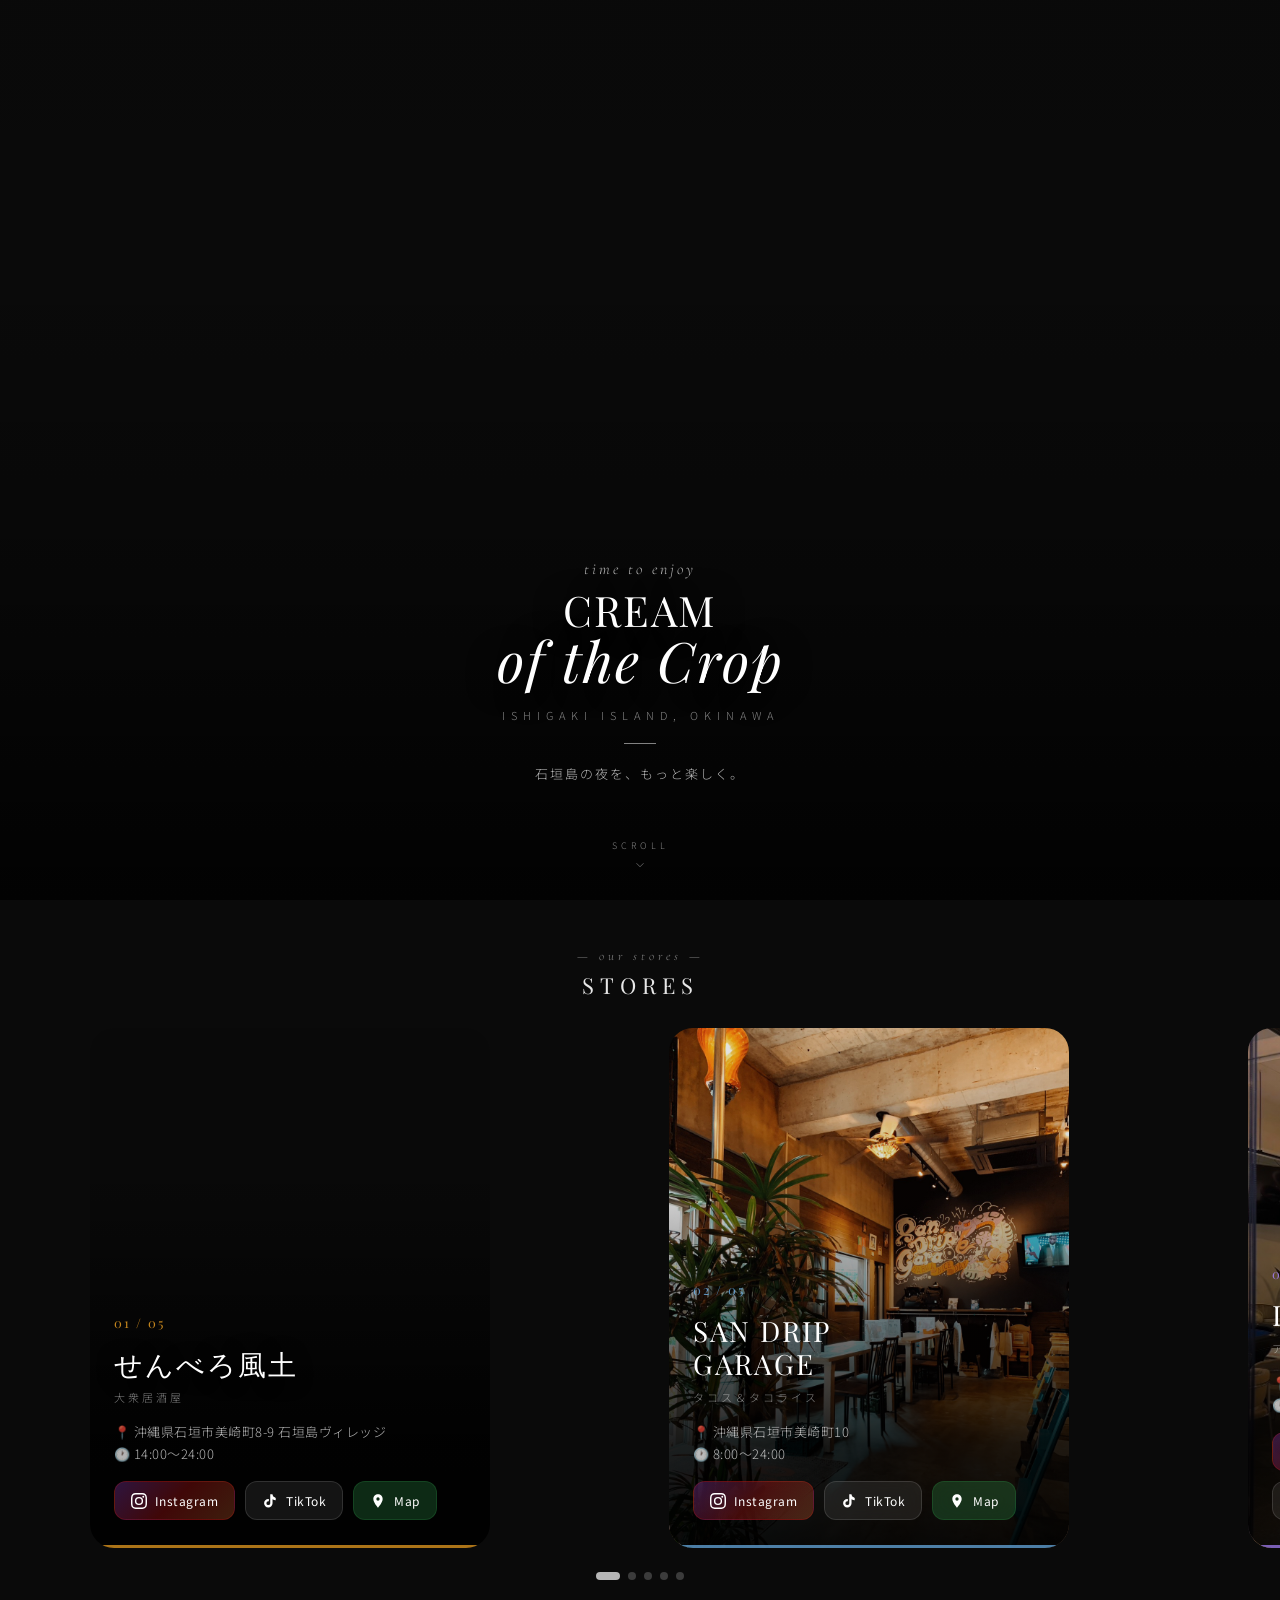
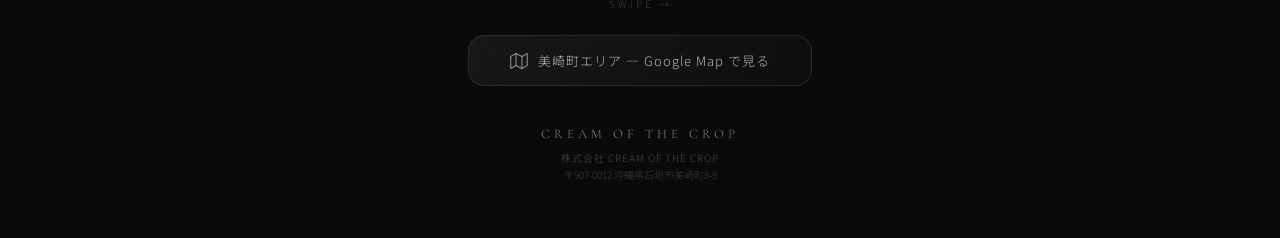
==== links/index.html @ 4dc94c3b "リンクまとめページ追加 (/links/) 全5店舗のSNSリンク・住所・営業時間・店舗写真カルーセル  Co-Authored-By: Claude Opus 4.6 <noreply@anthro" ====
<!DOCTYPE html>
<html lang="ja">
<head>
<meta charset="UTF-8">
<meta name="viewport" content="width=device-width, initial-scale=1.0, maximum-scale=1.0, user-scalable=no">
<title>CREAM OF THE CROP | 石垣島</title>
<meta name="description" content="株式会社CREAM OF THE CROP - 石垣島の飲食グループ。せんべろ風土・SAN DRIP GARAGE・Leje・スナックちゃっきー・喫茶シタハクの公式リンク集。">
<link rel="preconnect" href="https://fonts.googleapis.com">
<link href="https://fonts.googleapis.com/css2?family=Playfair+Display:ital,wght@0,400;0,700;1,400&family=Cormorant+Garamond:ital,wght@0,300;0,400;1,300;1,400&family=Noto+Sans+JP:wght@300;400;500&display=swap" rel="stylesheet">
<style>
  *, *::before, *::after { margin: 0; padding: 0; box-sizing: border-box; }

  :root {
    --white: #fff;
    --white-90: rgba(255,255,255,0.9);
    --white-70: rgba(255,255,255,0.7);
    --white-50: rgba(255,255,255,0.5);
    --white-20: rgba(255,255,255,0.2);
    --white-15: rgba(255,255,255,0.15);
    --white-10: rgba(255,255,255,0.1);
    --white-05: rgba(255,255,255,0.05);
    --accent: #e8c97a;
    --accent-dim: rgba(232,201,122,0.3);
  }

  html { scroll-behavior: smooth; }

  body {
    font-family: 'Noto Sans JP', -apple-system, BlinkMacSystemFont, sans-serif;
    font-weight: 300;
    color: var(--white);
    overflow-x: hidden;
    -webkit-font-smoothing: antialiased;
    background: #0a0a0a;
  }

  /* ===== ヒーロー ===== */
  .hero {
    position: relative;
    height: 100vh;
    min-height: 600px;
    display: flex;
    flex-direction: column;
    justify-content: flex-end;
    align-items: center;
    overflow: hidden;
  }

  .hero-bg {
    position: absolute;
    inset: 0;
    background:
      url('https://images.unsplash.com/photo-1509233725247-49e657c54213?w=1200&q=80')
      center center / cover no-repeat;
    z-index: 0;
  }

  .hero-bg::after {
    content: '';
    position: absolute;
    inset: 0;
    background: linear-gradient(
      180deg,
      rgba(0,0,0,0.08) 0%,
      rgba(0,0,0,0.02) 30%,
      rgba(0,0,0,0.25) 60%,
      rgba(0,0,0,0.8) 100%
    );
  }

  .hero-content {
    position: relative;
    z-index: 1;
    text-align: center;
    padding: 0 24px 56px;
    max-width: 480px;
    width: 100%;
  }

  .hero-sub {
    font-family: 'Cormorant Garamond', serif;
    font-style: italic;
    font-weight: 300;
    font-size: 16px;
    letter-spacing: 3px;
    color: var(--white-70);
    margin-bottom: 8px;
  }

  .hero-title {
    font-family: 'Playfair Display', serif;
    font-weight: 400;
    font-size: 42px;
    letter-spacing: 2px;
    color: var(--white);
    line-height: 1.1;
    margin-bottom: 6px;
    text-shadow: 0 2px 30px rgba(0,0,0,0.5);
  }

  .hero-title .script {
    font-family: 'Playfair Display', serif;
    font-style: italic;
    font-weight: 400;
    font-size: 56px;
    display: block;
    margin-top: -4px;
  }

  .hero-location {
    font-size: 11px;
    letter-spacing: 6px;
    color: var(--white-50);
    margin-top: 16px;
    text-transform: uppercase;
  }

  .hero-divider {
    width: 32px;
    height: 1px;
    background: var(--white-50);
    margin: 20px auto;
  }

  .hero-tagline {
    font-size: 13px;
    color: var(--white-70);
    letter-spacing: 2px;
    font-weight: 300;
  }

  .scroll-hint {
    position: relative;
    z-index: 1;
    text-align: center;
    padding-bottom: 24px;
    animation: bounce 2s infinite;
  }

  .scroll-hint span {
    display: block;
    font-size: 9px;
    letter-spacing: 4px;
    color: var(--white-50);
    margin-bottom: 4px;
  }

  .scroll-hint .arrow {
    font-size: 14px;
    color: var(--white-50);
  }

  @keyframes bounce {
    0%, 100% { transform: translateY(0); }
    50% { transform: translateY(6px); }
  }

  /* ===== 店舗セクション ===== */
  .stores-section {
    position: relative;
    padding: 48px 0 0;
    background: #0a0a0a;
  }

  .section-header {
    text-align: center;
    margin-bottom: 28px;
    padding: 0 24px;
  }

  .section-header .label {
    font-family: 'Cormorant Garamond', serif;
    font-style: italic;
    font-size: 13px;
    letter-spacing: 4px;
    color: var(--white-50);
    margin-bottom: 6px;
  }

  .section-header h2 {
    font-family: 'Playfair Display', serif;
    font-weight: 400;
    font-size: 22px;
    letter-spacing: 6px;
    color: var(--white-90);
  }

  /* ===== カルーセル ===== */
  .carousel {
    display: flex;
    overflow-x: auto;
    scroll-snap-type: x mandatory;
    -webkit-overflow-scrolling: touch;
    scrollbar-width: none;
    gap: 0;
    padding: 0;
  }

  .carousel::-webkit-scrollbar {
    display: none;
  }

  /* ===== スワイプカード ===== */
  .swipe-card {
    flex: 0 0 86%;
    max-width: 400px;
    scroll-snap-align: center;
    position: relative;
    height: 520px;
    border-radius: 24px;
    overflow: hidden;
    margin: 0 7%;
    flex-shrink: 0;
  }

  .swipe-card:first-child {
    margin-left: 7%;
  }

  .swipe-card:last-child {
    margin-right: 7%;
  }

  /* 背景写真 */
  .swipe-card .card-bg {
    position: absolute;
    inset: 0;
    background-size: cover;
    background-position: center;
    transition: transform 0.6s cubic-bezier(0.22, 1, 0.36, 1);
  }

  .swipe-card:hover .card-bg {
    transform: scale(1.05);
  }

  /* 2枚分割背景 */
  .card-bg-split {
    display: flex;
    background: none !important;
  }

  .card-bg-half {
    flex: 1;
    background-size: cover;
    background-position: center;
  }

  /* グラデーションオーバーレイ */
  .swipe-card .card-overlay {
    position: absolute;
    inset: 0;
    background: linear-gradient(
      180deg,
      rgba(0,0,0,0.1) 0%,
      rgba(0,0,0,0.15) 30%,
      rgba(0,0,0,0.5) 55%,
      rgba(0,0,0,0.88) 80%,
      rgba(0,0,0,0.95) 100%
    );
    z-index: 1;
  }

  /* カード下部のアクセントライン */
  .swipe-card::after {
    content: '';
    position: absolute;
    bottom: 0;
    left: 0;
    right: 0;
    height: 3px;
    background: var(--card-accent, var(--white-20));
    z-index: 3;
    opacity: 0.7;
  }

  /* カード別カラー */
  .swipe-card[data-store="senbero"]   { --card-accent: #f5a623; }
  .swipe-card[data-store="garage"]    { --card-accent: #6cb2eb; }
  .swipe-card[data-store="leje"]      { --card-accent: #a882ff; }
  .swipe-card[data-store="chucky"]    { --card-accent: #ff82ab; }
  .swipe-card[data-store="shitahaku"] { --card-accent: #8ec8a0; }

  /* カードコンテンツ */
  .card-content {
    position: absolute;
    bottom: 0;
    left: 0;
    right: 0;
    z-index: 2;
    padding: 28px 24px 28px;
    display: flex;
    flex-direction: column;
    gap: 16px;
  }

  /* ナンバリング */
  .card-number {
    font-family: 'Playfair Display', serif;
    font-size: 13px;
    color: var(--card-accent, var(--white-50));
    letter-spacing: 2px;
    opacity: 0.8;
  }

  /* 店舗名 */
  .card-store-name {
    font-family: 'Playfair Display', serif;
    font-weight: 400;
    font-size: 28px;
    letter-spacing: 2px;
    color: var(--white);
    line-height: 1.2;
    text-shadow: 0 2px 20px rgba(0,0,0,0.5);
  }

  .card-store-genre {
    font-size: 11px;
    color: var(--white-50);
    letter-spacing: 3px;
    text-transform: uppercase;
    margin-top: -8px;
  }

  /* 店舗説明 */
  .card-desc {
    font-size: 13px;
    color: var(--white-70);
    line-height: 1.7;
    letter-spacing: 0.5px;
  }

  /* SNSアイコンボタン */
  .card-links {
    display: flex;
    gap: 10px;
    flex-wrap: wrap;
  }

  .card-link-btn {
    display: flex;
    align-items: center;
    gap: 8px;
    padding: 10px 16px;
    background: rgba(255,255,255,0.1);
    backdrop-filter: blur(12px);
    -webkit-backdrop-filter: blur(12px);
    border: 1px solid rgba(255,255,255,0.12);
    border-radius: 12px;
    text-decoration: none;
    color: var(--white);
    font-size: 12px;
    font-weight: 400;
    letter-spacing: 0.5px;
    transition: all 0.3s;
  }

  .card-link-btn:hover {
    background: rgba(255,255,255,0.2);
    border-color: rgba(255,255,255,0.25);
    transform: translateY(-2px);
    box-shadow: 0 6px 20px rgba(0,0,0,0.3);
  }

  .card-link-btn:active {
    transform: translateY(0) scale(0.97);
  }

  .card-link-btn svg {
    width: 16px;
    height: 16px;
    flex-shrink: 0;
  }

  .card-link-btn.ig {
    background: linear-gradient(135deg, rgba(131,58,180,0.35), rgba(253,29,29,0.25), rgba(247,119,55,0.25));
    border-color: rgba(253,29,29,0.2);
  }

  .card-link-btn.tt {
    background: rgba(255,255,255,0.08);
  }

  .card-link-btn.x {
    background: rgba(255,255,255,0.08);
  }

  .card-link-btn.th {
    background: rgba(255,255,255,0.08);
  }

  .card-link-btn.map {
    background: rgba(52,168,83,0.25);
    border-color: rgba(52,168,83,0.2);
  }

  /* ===== ドットインジケーター ===== */
  .carousel-dots {
    display: flex;
    justify-content: center;
    gap: 8px;
    padding: 24px 0 8px;
  }

  .dot {
    width: 8px;
    height: 8px;
    border-radius: 50%;
    background: var(--white-20);
    border: none;
    padding: 0;
    cursor: pointer;
    transition: all 0.3s;
    -webkit-tap-highlight-color: transparent;
  }

  .dot.active {
    width: 24px;
    border-radius: 4px;
    background: var(--white-70);
  }

  /* スワイプヒント */
  .swipe-hint {
    text-align: center;
    padding: 8px 0 0;
    font-size: 10px;
    letter-spacing: 3px;
    color: var(--white-20);
    opacity: 1;
    transition: opacity 0.5s;
  }

  .swipe-hint.hidden {
    opacity: 0;
  }

  /* ===== エリアマップ ===== */
  .map-section {
    max-width: 400px;
    margin: 24px auto 0;
    padding: 0 28px;
  }

  .map-link {
    display: flex;
    align-items: center;
    justify-content: center;
    gap: 10px;
    padding: 15px;
    background: linear-gradient(135deg, rgba(255,255,255,0.06), rgba(255,255,255,0.02));
    backdrop-filter: blur(20px);
    -webkit-backdrop-filter: blur(20px);
    border: 1px solid var(--white-10);
    border-radius: 16px;
    text-decoration: none;
    color: var(--white-70);
    font-size: 13px;
    letter-spacing: 1px;
    transition: all 0.3s;
  }

  .map-link:hover {
    background: var(--white-10);
    color: var(--white);
  }

  .map-link svg {
    width: 18px;
    height: 18px;
    opacity: 0.7;
  }

  /* ===== フッター ===== */
  .footer {
    text-align: center;
    padding: 40px 24px 56px;
    max-width: 480px;
    width: 100%;
    margin: 0 auto;
  }

  .footer .brand-small {
    font-family: 'Cormorant Garamond', serif;
    font-size: 13px;
    letter-spacing: 4px;
    color: var(--white-50);
    margin-bottom: 8px;
  }

  .footer .company {
    font-size: 10px;
    color: rgba(255,255,255,0.25);
    letter-spacing: 1px;
    margin-bottom: 2px;
  }

  .footer .address {
    font-size: 10px;
    color: rgba(255,255,255,0.2);
  }

  /* ===== ヒーローアニメーション ===== */
  .hero-content > * {
    opacity: 0;
    transform: translateY(16px);
    animation: heroFadeIn 0.8s ease-out forwards;
  }
  .hero-sub { animation-delay: 0.2s; }
  .hero-title { animation-delay: 0.4s; }
  .hero-location { animation-delay: 0.6s; }
  .hero-divider { animation-delay: 0.7s; }
  .hero-tagline { animation-delay: 0.8s; }

  @keyframes heroFadeIn {
    to { opacity: 1; transform: translateY(0); }
  }

  /* カルーセルフェードイン */
  .stores-section {
    opacity: 0;
    transform: translateY(30px);
    transition: opacity 0.8s, transform 0.8s cubic-bezier(0.22, 1, 0.36, 1);
  }

  .stores-section.visible {
    opacity: 1;
    transform: translateY(0);
  }
</style>
</head>
<body>

<!-- ===== ヒーロー ===== -->
<section class="hero">
  <div class="hero-bg"></div>
  <div class="hero-content">
    <div class="hero-sub">time to enjoy</div>
    <h1 class="hero-title">
      CREAM
      <span class="script">of the Crop</span>
    </h1>
    <div class="hero-location">Ishigaki Island, Okinawa</div>
    <div class="hero-divider"></div>
    <div class="hero-tagline">石垣島の夜を、もっと楽しく。</div>
  </div>
  <div class="scroll-hint">
    <span>SCROLL</span>
    <div class="arrow">
      <svg width="14" height="14" viewBox="0 0 24 24" fill="none" stroke="rgba(255,255,255,0.4)" stroke-width="1.5"><path d="M6 9l6 6 6-6"/></svg>
    </div>
  </div>
</section>

<!-- ===== 店舗セクション ===== -->
<section class="stores-section">

  <div class="section-header">
    <div class="label">— our stores —</div>
    <h2>STORES</h2>
  </div>

  <div class="carousel" id="carousel">

    <!-- 1. せんべろ風土 -->
    <div class="swipe-card" data-store="senbero">
      <div class="card-bg" style="background-image:url('https://images.unsplash.com/photo-1554502078-ef0fc409efce?w=800&q=80')"></div>
      <div class="card-overlay"></div>
      <div class="card-content">
        <div class="card-number">01 / 05</div>
        <h3 class="card-store-name">せんべろ風土</h3>
        <div class="card-store-genre">大衆居酒屋</div>
        <p class="card-desc">📍 沖縄県石垣市美崎町8-9 石垣島ヴィレッジ<br>🕐 14:00〜24:00</p>
        <div class="card-links">
          <a href="https://www.instagram.com/senberofudo/" target="_blank" rel="noopener" class="card-link-btn ig">
            <svg viewBox="0 0 24 24" fill="white"><path d="M12 2.163c3.204 0 3.584.012 4.85.07 3.252.148 4.771 1.691 4.919 4.919.058 1.265.069 1.645.069 4.849 0 3.205-.012 3.584-.069 4.849-.149 3.225-1.664 4.771-4.919 4.919-1.266.058-1.644.07-4.85.07-3.204 0-3.584-.012-4.849-.07-3.26-.149-4.771-1.699-4.919-4.92-.058-1.265-.07-1.644-.07-4.849 0-3.204.013-3.583.07-4.849.149-3.227 1.664-4.771 4.919-4.919 1.266-.057 1.645-.069 4.849-.069zM12 0C8.741 0 8.333.014 7.053.072 2.695.272.273 2.69.073 7.052.014 8.333 0 8.741 0 12c0 3.259.014 3.668.072 4.948.2 4.358 2.618 6.78 6.98 6.98C8.333 23.986 8.741 24 12 24c3.259 0 3.668-.014 4.948-.072 4.354-.2 6.782-2.618 6.979-6.98.059-1.28.073-1.689.073-4.948 0-3.259-.014-3.667-.072-4.947-.196-4.354-2.617-6.78-6.979-6.98C15.668.014 15.259 0 12 0zm0 5.838a6.162 6.162 0 100 12.324 6.162 6.162 0 000-12.324zM12 16a4 4 0 110-8 4 4 0 010 8zm6.406-11.845a1.44 1.44 0 100 2.881 1.44 1.44 0 000-2.881z"/></svg>
            Instagram
          </a>
          <a href="https://www.tiktok.com/@senbero12345" target="_blank" rel="noopener" class="card-link-btn tt">
            <svg viewBox="0 0 24 24" fill="white"><path d="M19.59 6.69a4.83 4.83 0 01-3.77-4.25V2h-3.45v13.67a2.89 2.89 0 01-2.88 2.5 2.89 2.89 0 01-2.89-2.89 2.89 2.89 0 012.89-2.89c.28 0 .54.04.79.1V9.01a6.27 6.27 0 00-.79-.05 6.34 6.34 0 00-6.34 6.34 6.34 6.34 0 006.34 6.34 6.34 6.34 0 006.33-6.34V9.49a8.28 8.28 0 004.77 1.52V7.56a4.84 4.84 0 01-1-.87z"/></svg>
            TikTok
          </a>
          <a href="https://maps.google.com/?q=せんべろ風土+石垣島" target="_blank" rel="noopener" class="card-link-btn map">
            <svg viewBox="0 0 24 24" fill="white"><path d="M12 2C8.13 2 5 5.13 5 9c0 5.25 7 13 7 13s7-7.75 7-13c0-3.87-3.13-7-7-7zm0 9.5a2.5 2.5 0 110-5 2.5 2.5 0 010 5z"/></svg>
            Map
          </a>
        </div>
      </div>
    </div>

    <!-- 2. SAN DRIP GARAGE -->
    <div class="swipe-card" data-store="garage">
      <div class="card-bg" style="background-image:url('images/garage.jpg')"></div>
      <div class="card-overlay"></div>
      <div class="card-content">
        <div class="card-number">02 / 05</div>
        <h3 class="card-store-name">SAN DRIP<br>GARAGE</h3>
        <div class="card-store-genre">タコス＆タコライス</div>
        <p class="card-desc">📍 沖縄県石垣市美崎町10<br>🕐 8:00〜24:00</p>
        <div class="card-links">
          <a href="https://www.instagram.com/san_drip_garage/" target="_blank" rel="noopener" class="card-link-btn ig">
            <svg viewBox="0 0 24 24" fill="white"><path d="M12 2.163c3.204 0 3.584.012 4.85.07 3.252.148 4.771 1.691 4.919 4.919.058 1.265.069 1.645.069 4.849 0 3.205-.012 3.584-.069 4.849-.149 3.225-1.664 4.771-4.919 4.919-1.266.058-1.644.07-4.85.07-3.204 0-3.584-.012-4.849-.07-3.26-.149-4.771-1.699-4.919-4.92-.058-1.265-.07-1.644-.07-4.849 0-3.204.013-3.583.07-4.849.149-3.227 1.664-4.771 4.919-4.919 1.266-.057 1.645-.069 4.849-.069zM12 0C8.741 0 8.333.014 7.053.072 2.695.272.273 2.69.073 7.052.014 8.333 0 8.741 0 12c0 3.259.014 3.668.072 4.948.2 4.358 2.618 6.78 6.98 6.98C8.333 23.986 8.741 24 12 24c3.259 0 3.668-.014 4.948-.072 4.354-.2 6.782-2.618 6.979-6.98.059-1.28.073-1.689.073-4.948 0-3.259-.014-3.667-.072-4.947-.196-4.354-2.617-6.78-6.979-6.98C15.668.014 15.259 0 12 0zm0 5.838a6.162 6.162 0 100 12.324 6.162 6.162 0 000-12.324zM12 16a4 4 0 110-8 4 4 0 010 8zm6.406-11.845a1.44 1.44 0 100 2.881 1.44 1.44 0 000-2.881z"/></svg>
            Instagram
          </a>
          <a href="https://www.tiktok.com/@san.drip.garage" target="_blank" rel="noopener" class="card-link-btn tt">
            <svg viewBox="0 0 24 24" fill="white"><path d="M19.59 6.69a4.83 4.83 0 01-3.77-4.25V2h-3.45v13.67a2.89 2.89 0 01-2.88 2.5 2.89 2.89 0 01-2.89-2.89 2.89 2.89 0 012.89-2.89c.28 0 .54.04.79.1V9.01a6.27 6.27 0 00-.79-.05 6.34 6.34 0 00-6.34 6.34 6.34 6.34 0 006.34 6.34 6.34 6.34 0 006.33-6.34V9.49a8.28 8.28 0 004.77 1.52V7.56a4.84 4.84 0 01-1-.87z"/></svg>
            TikTok
          </a>
          <a href="https://maps.google.com/?q=SAN+DRIP+GARAGE+石垣島" target="_blank" rel="noopener" class="card-link-btn map">
            <svg viewBox="0 0 24 24" fill="white"><path d="M12 2C8.13 2 5 5.13 5 9c0 5.25 7 13 7 13s7-7.75 7-13c0-3.87-3.13-7-7-7zm0 9.5a2.5 2.5 0 110-5 2.5 2.5 0 010 5z"/></svg>
            Map
          </a>
        </div>
      </div>
    </div>

    <!-- 3. Leje -->
    <div class="swipe-card" data-store="leje">
      <div class="card-bg card-bg-split">
        <div class="card-bg-half" style="background-image:url('images/leje1.jpg')"></div>
        <div class="card-bg-half" style="background-image:url('images/leje2.jpg')"></div>
      </div>
      <div class="card-overlay"></div>
      <div class="card-content">
        <div class="card-number">03 / 05</div>
        <h3 class="card-store-name">Leje 石垣島</h3>
        <div class="card-store-genre">アミューズメントカジノ＆シーシャバー</div>
        <p class="card-desc">📍 沖縄県石垣市美崎町3 サンライトビル2F<br>🕐 17:00〜26:00</p>
        <div class="card-links">
          <a href="https://www.instagram.com/leje.ishigaki/" target="_blank" rel="noopener" class="card-link-btn ig">
            <svg viewBox="0 0 24 24" fill="white"><path d="M12 2.163c3.204 0 3.584.012 4.85.07 3.252.148 4.771 1.691 4.919 4.919.058 1.265.069 1.645.069 4.849 0 3.205-.012 3.584-.069 4.849-.149 3.225-1.664 4.771-4.919 4.919-1.266.058-1.644.07-4.85.07-3.204 0-3.584-.012-4.849-.07-3.26-.149-4.771-1.699-4.919-4.92-.058-1.265-.07-1.644-.07-4.849 0-3.204.013-3.583.07-4.849.149-3.227 1.664-4.771 4.919-4.919 1.266-.057 1.645-.069 4.849-.069zM12 0C8.741 0 8.333.014 7.053.072 2.695.272.273 2.69.073 7.052.014 8.333 0 8.741 0 12c0 3.259.014 3.668.072 4.948.2 4.358 2.618 6.78 6.98 6.98C8.333 23.986 8.741 24 12 24c3.259 0 3.668-.014 4.948-.072 4.354-.2 6.782-2.618 6.979-6.98.059-1.28.073-1.689.073-4.948 0-3.259-.014-3.667-.072-4.947-.196-4.354-2.617-6.78-6.979-6.98C15.668.014 15.259 0 12 0zm0 5.838a6.162 6.162 0 100 12.324 6.162 6.162 0 000-12.324zM12 16a4 4 0 110-8 4 4 0 010 8zm6.406-11.845a1.44 1.44 0 100 2.881 1.44 1.44 0 000-2.881z"/></svg>
            Instagram
          </a>
          <a href="https://www.tiktok.com/@leje.isg" target="_blank" rel="noopener" class="card-link-btn tt">
            <svg viewBox="0 0 24 24" fill="white"><path d="M19.59 6.69a4.83 4.83 0 01-3.77-4.25V2h-3.45v13.67a2.89 2.89 0 01-2.88 2.5 2.89 2.89 0 01-2.89-2.89 2.89 2.89 0 012.89-2.89c.28 0 .54.04.79.1V9.01a6.27 6.27 0 00-.79-.05 6.34 6.34 0 00-6.34 6.34 6.34 6.34 0 006.34 6.34 6.34 6.34 0 006.33-6.34V9.49a8.28 8.28 0 004.77 1.52V7.56a4.84 4.84 0 01-1-.87z"/></svg>
            TikTok
          </a>
          <a href="https://x.com/leje_ishigaki" target="_blank" rel="noopener" class="card-link-btn x">
            <svg viewBox="0 0 24 24" fill="white"><path d="M18.244 2.25h3.308l-7.227 8.26 8.502 11.24H16.17l-5.214-6.817L4.99 21.75H1.68l7.73-8.835L1.254 2.25H8.08l4.713 6.231zm-1.161 17.52h1.833L7.084 4.126H5.117z"/></svg>
            X
          </a>
          <a href="https://www.threads.net/@leje.ishigaki" target="_blank" rel="noopener" class="card-link-btn th">
            <svg viewBox="0 0 24 24" fill="white"><path d="M12.186 24h-.007c-3.581-.024-6.334-1.205-8.184-3.509C2.35 18.44 1.5 15.586 1.472 12.01v-.017c.03-3.579.879-6.43 2.525-8.482C5.845 1.205 8.6.024 12.18 0h.014c2.746.02 5.043.725 6.826 2.098 1.677 1.29 2.858 3.13 3.509 5.467l-2.04.569c-1.104-3.96-3.898-5.984-8.304-6.015-2.91.022-5.11.936-6.54 2.717C4.307 6.504 3.616 8.914 3.59 12c.025 3.086.718 5.496 2.057 7.164 1.43 1.783 3.631 2.698 6.54 2.717 2.623-.02 4.358-.631 5.8-2.045 1.647-1.613 1.618-3.593 1.09-4.798-.31-.71-.873-1.3-1.634-1.75-.192 1.352-.622 2.446-1.276 3.242-.896 1.088-2.19 1.678-3.794 1.678h-.04c-1.136-.008-2.088-.38-2.75-1.073-.636-.665-.985-1.582-.985-2.586 0-2.226 1.683-3.878 3.92-3.878.6 0 1.142.104 1.618.312l-.146 2.143c-.263-.114-.562-.172-.873-.172-1.14 0-2.4.792-2.4 1.595 0 .418.144.752.416 1.002.298.273.738.42 1.27.424 1.872 0 2.827-1.474 2.979-4.248l.036-.652.646.107c1.724.286 3.03.972 3.876 2.037 1.076 1.353 1.4 3.2.886 5.063-.863 3.134-3.666 4.893-7.804 4.923z"/></svg>
            Threads
          </a>
          <a href="https://maps.google.com/?q=Leje+石垣島" target="_blank" rel="noopener" class="card-link-btn map">
            <svg viewBox="0 0 24 24" fill="white"><path d="M12 2C8.13 2 5 5.13 5 9c0 5.25 7 13 7 13s7-7.75 7-13c0-3.87-3.13-7-7-7zm0 9.5a2.5 2.5 0 110-5 2.5 2.5 0 010 5z"/></svg>
            Map
          </a>
        </div>
      </div>
    </div>

    <!-- 4. スナックちゃっきー -->
    <div class="swipe-card" data-store="chucky">
      <div class="card-bg" style="background-image:url('images/chucky.jpg')"></div>
      <div class="card-overlay"></div>
      <div class="card-content">
        <div class="card-number">04 / 05</div>
        <h3 class="card-store-name">スナック<br>ちゃっきー</h3>
        <div class="card-store-genre">スナック</div>
        <p class="card-desc">📍 沖縄県石垣市美崎町11-3 海邦マックスビル1F<br>🕐 8:00〜25:00</p>
        <div class="card-links">
          <a href="https://www.instagram.com/snack_chucky_ishigakizima/" target="_blank" rel="noopener" class="card-link-btn ig">
            <svg viewBox="0 0 24 24" fill="white"><path d="M12 2.163c3.204 0 3.584.012 4.85.07 3.252.148 4.771 1.691 4.919 4.919.058 1.265.069 1.645.069 4.849 0 3.205-.012 3.584-.069 4.849-.149 3.225-1.664 4.771-4.919 4.919-1.266.058-1.644.07-4.85.07-3.204 0-3.584-.012-4.849-.07-3.26-.149-4.771-1.699-4.919-4.92-.058-1.265-.07-1.644-.07-4.849 0-3.204.013-3.583.07-4.849.149-3.227 1.664-4.771 4.919-4.919 1.266-.057 1.645-.069 4.849-.069zM12 0C8.741 0 8.333.014 7.053.072 2.695.272.273 2.69.073 7.052.014 8.333 0 8.741 0 12c0 3.259.014 3.668.072 4.948.2 4.358 2.618 6.78 6.98 6.98C8.333 23.986 8.741 24 12 24c3.259 0 3.668-.014 4.948-.072 4.354-.2 6.782-2.618 6.979-6.98.059-1.28.073-1.689.073-4.948 0-3.259-.014-3.667-.072-4.947-.196-4.354-2.617-6.78-6.979-6.98C15.668.014 15.259 0 12 0zm0 5.838a6.162 6.162 0 100 12.324 6.162 6.162 0 000-12.324zM12 16a4 4 0 110-8 4 4 0 010 8zm6.406-11.845a1.44 1.44 0 100 2.881 1.44 1.44 0 000-2.881z"/></svg>
            Instagram
          </a>
          <a href="https://www.tiktok.com/@snack_chucky_071" target="_blank" rel="noopener" class="card-link-btn tt">
            <svg viewBox="0 0 24 24" fill="white"><path d="M19.59 6.69a4.83 4.83 0 01-3.77-4.25V2h-3.45v13.67a2.89 2.89 0 01-2.88 2.5 2.89 2.89 0 01-2.89-2.89 2.89 2.89 0 012.89-2.89c.28 0 .54.04.79.1V9.01a6.27 6.27 0 00-.79-.05 6.34 6.34 0 00-6.34 6.34 6.34 6.34 0 006.34 6.34 6.34 6.34 0 006.33-6.34V9.49a8.28 8.28 0 004.77 1.52V7.56a4.84 4.84 0 01-1-.87z"/></svg>
            TikTok
          </a>
          <a href="https://maps.google.com/?q=スナックちゃっきー+石垣島" target="_blank" rel="noopener" class="card-link-btn map">
            <svg viewBox="0 0 24 24" fill="white"><path d="M12 2C8.13 2 5 5.13 5 9c0 5.25 7 13 7 13s7-7.75 7-13c0-3.87-3.13-7-7-7zm0 9.5a2.5 2.5 0 110-5 2.5 2.5 0 010 5z"/></svg>
            Map
          </a>
        </div>
      </div>
    </div>

    <!-- 5. 喫茶シタハク -->
    <div class="swipe-card" data-store="shitahaku">
      <div class="card-bg" style="background-image:url('images/shitahaku.jpg')"></div>
      <div class="card-overlay"></div>
      <div class="card-content">
        <div class="card-number">05 / 05</div>
        <h3 class="card-store-name">喫茶シタハク</h3>
        <div class="card-store-genre">喫茶店</div>
        <p class="card-desc">📍 沖縄県島尻郡八重瀬町志多伯255-2<br>🕐 7:00〜15:00</p>
        <div class="card-links">
          <a href="https://www.instagram.com/kissa.shitahaku/" target="_blank" rel="noopener" class="card-link-btn ig">
            <svg viewBox="0 0 24 24" fill="white"><path d="M12 2.163c3.204 0 3.584.012 4.85.07 3.252.148 4.771 1.691 4.919 4.919.058 1.265.069 1.645.069 4.849 0 3.205-.012 3.584-.069 4.849-.149 3.225-1.664 4.771-4.919 4.919-1.266.058-1.644.07-4.85.07-3.204 0-3.584-.012-4.849-.07-3.26-.149-4.771-1.699-4.919-4.92-.058-1.265-.07-1.644-.07-4.849 0-3.204.013-3.583.07-4.849.149-3.227 1.664-4.771 4.919-4.919 1.266-.057 1.645-.069 4.849-.069zM12 0C8.741 0 8.333.014 7.053.072 2.695.272.273 2.69.073 7.052.014 8.333 0 8.741 0 12c0 3.259.014 3.668.072 4.948.2 4.358 2.618 6.78 6.98 6.98C8.333 23.986 8.741 24 12 24c3.259 0 3.668-.014 4.948-.072 4.354-.2 6.782-2.618 6.979-6.98.059-1.28.073-1.689.073-4.948 0-3.259-.014-3.667-.072-4.947-.196-4.354-2.617-6.78-6.979-6.98C15.668.014 15.259 0 12 0zm0 5.838a6.162 6.162 0 100 12.324 6.162 6.162 0 000-12.324zM12 16a4 4 0 110-8 4 4 0 010 8zm6.406-11.845a1.44 1.44 0 100 2.881 1.44 1.44 0 000-2.881z"/></svg>
            Instagram
          </a>
          <a href="https://maps.google.com/?q=喫茶シタハク+石垣島" target="_blank" rel="noopener" class="card-link-btn map">
            <svg viewBox="0 0 24 24" fill="white"><path d="M12 2C8.13 2 5 5.13 5 9c0 5.25 7 13 7 13s7-7.75 7-13c0-3.87-3.13-7-7-7zm0 9.5a2.5 2.5 0 110-5 2.5 2.5 0 010 5z"/></svg>
            Map
          </a>
        </div>
      </div>
    </div>

  </div>

  <!-- ドットインジケーター -->
  <div class="carousel-dots" id="dots">
    <button class="dot active" data-index="0"></button>
    <button class="dot" data-index="1"></button>
    <button class="dot" data-index="2"></button>
    <button class="dot" data-index="3"></button>
    <button class="dot" data-index="4"></button>
  </div>

  <div class="swipe-hint" id="swipeHint">SWIPE →</div>

  <!-- エリアマップ -->
  <div class="map-section">
    <a href="https://maps.google.com/?q=沖縄県石垣市美崎町8-9" target="_blank" rel="noopener" class="map-link">
      <svg viewBox="0 0 24 24" fill="none" stroke="currentColor" stroke-width="1.5" stroke-linecap="round" stroke-linejoin="round"><path d="M1 6v16l7-4 8 4 7-4V2l-7 4-8-4-7 4z"/><path d="M8 2v16"/><path d="M16 6v16"/></svg>
      <span>美崎町エリア — Google Map で見る</span>
    </a>
  </div>

  <!-- フッター -->
  <div class="footer">
    <div class="brand-small">CREAM OF THE CROP</div>
    <div class="company">株式会社 CREAM OF THE CROP</div>
    <div class="address">〒907-0012 沖縄県石垣市美崎町8-9</div>
  </div>

</section>

<script>
// カルーセル＆ドット連動
const carousel = document.getElementById('carousel');
const dots = document.querySelectorAll('.dot');
const cards = document.querySelectorAll('.swipe-card');
const hint = document.getElementById('swipeHint');
let hintHidden = false;

function updateDots() {
  const scrollLeft = carousel.scrollLeft;
  const cardWidth = cards[0].offsetWidth;
  const gap = scrollLeft / cardWidth;
  const index = Math.round(gap);

  dots.forEach((dot, i) => {
    dot.classList.toggle('active', i === index);
  });

  // スワイプヒントを最初のスクロールで非表示
  if (!hintHidden && scrollLeft > 30) {
    hint.classList.add('hidden');
    hintHidden = true;
  }
}

carousel.addEventListener('scroll', updateDots, { passive: true });

// ドットクリックでスクロール
dots.forEach(dot => {
  dot.addEventListener('click', () => {
    const index = parseInt(dot.dataset.index);
    cards[index].scrollIntoView({ behavior: 'smooth', inline: 'center', block: 'nearest' });
  });
});

// セクションフェードイン
const sectionObs = new IntersectionObserver((entries) => {
  entries.forEach(entry => {
    if (entry.isIntersecting) {
      entry.target.classList.add('visible');
    }
  });
}, { threshold: 0.1 });

document.querySelectorAll('.stores-section').forEach(s => sectionObs.observe(s));
</script>

</body>
</html>
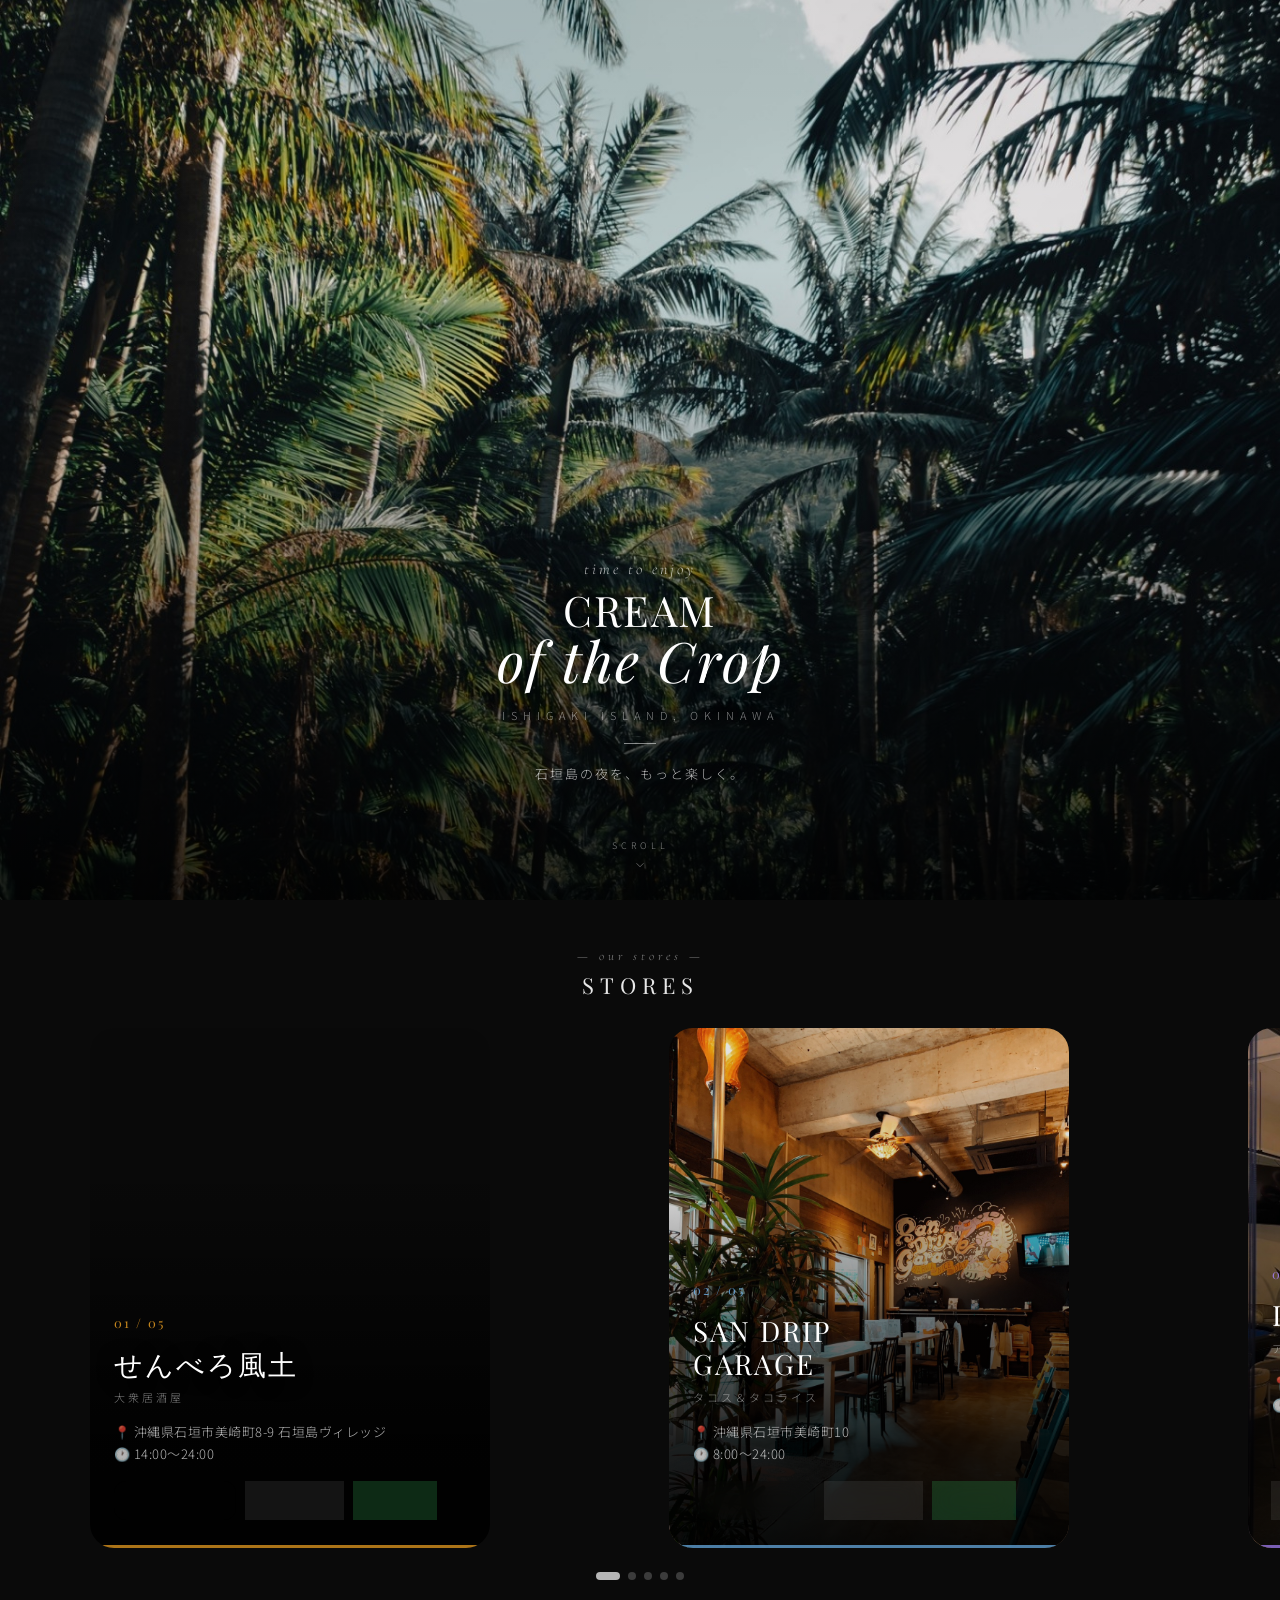
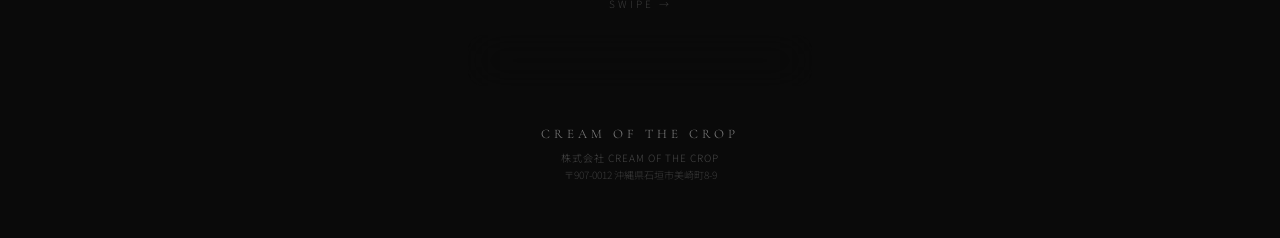
==== commit 3f6ca5fc: "SEO・セキュリティ・画像改善: FAQPage schema追加・honeypotスパム対策・著者schema・ヒーロー画像自前化 - recruit.html: FAQPage構造化データ追加（6" ====
--- a/links/index.html
+++ b/links/index.html
@@ -50,7 +50,7 @@
     position: absolute;
     inset: 0;
     background:
-      url('https://images.unsplash.com/photo-1509233725247-49e657c54213?w=1200&q=80')
+      url('../images/hero-main.jpg')
       center center / cover no-repeat;
     z-index: 0;
   }
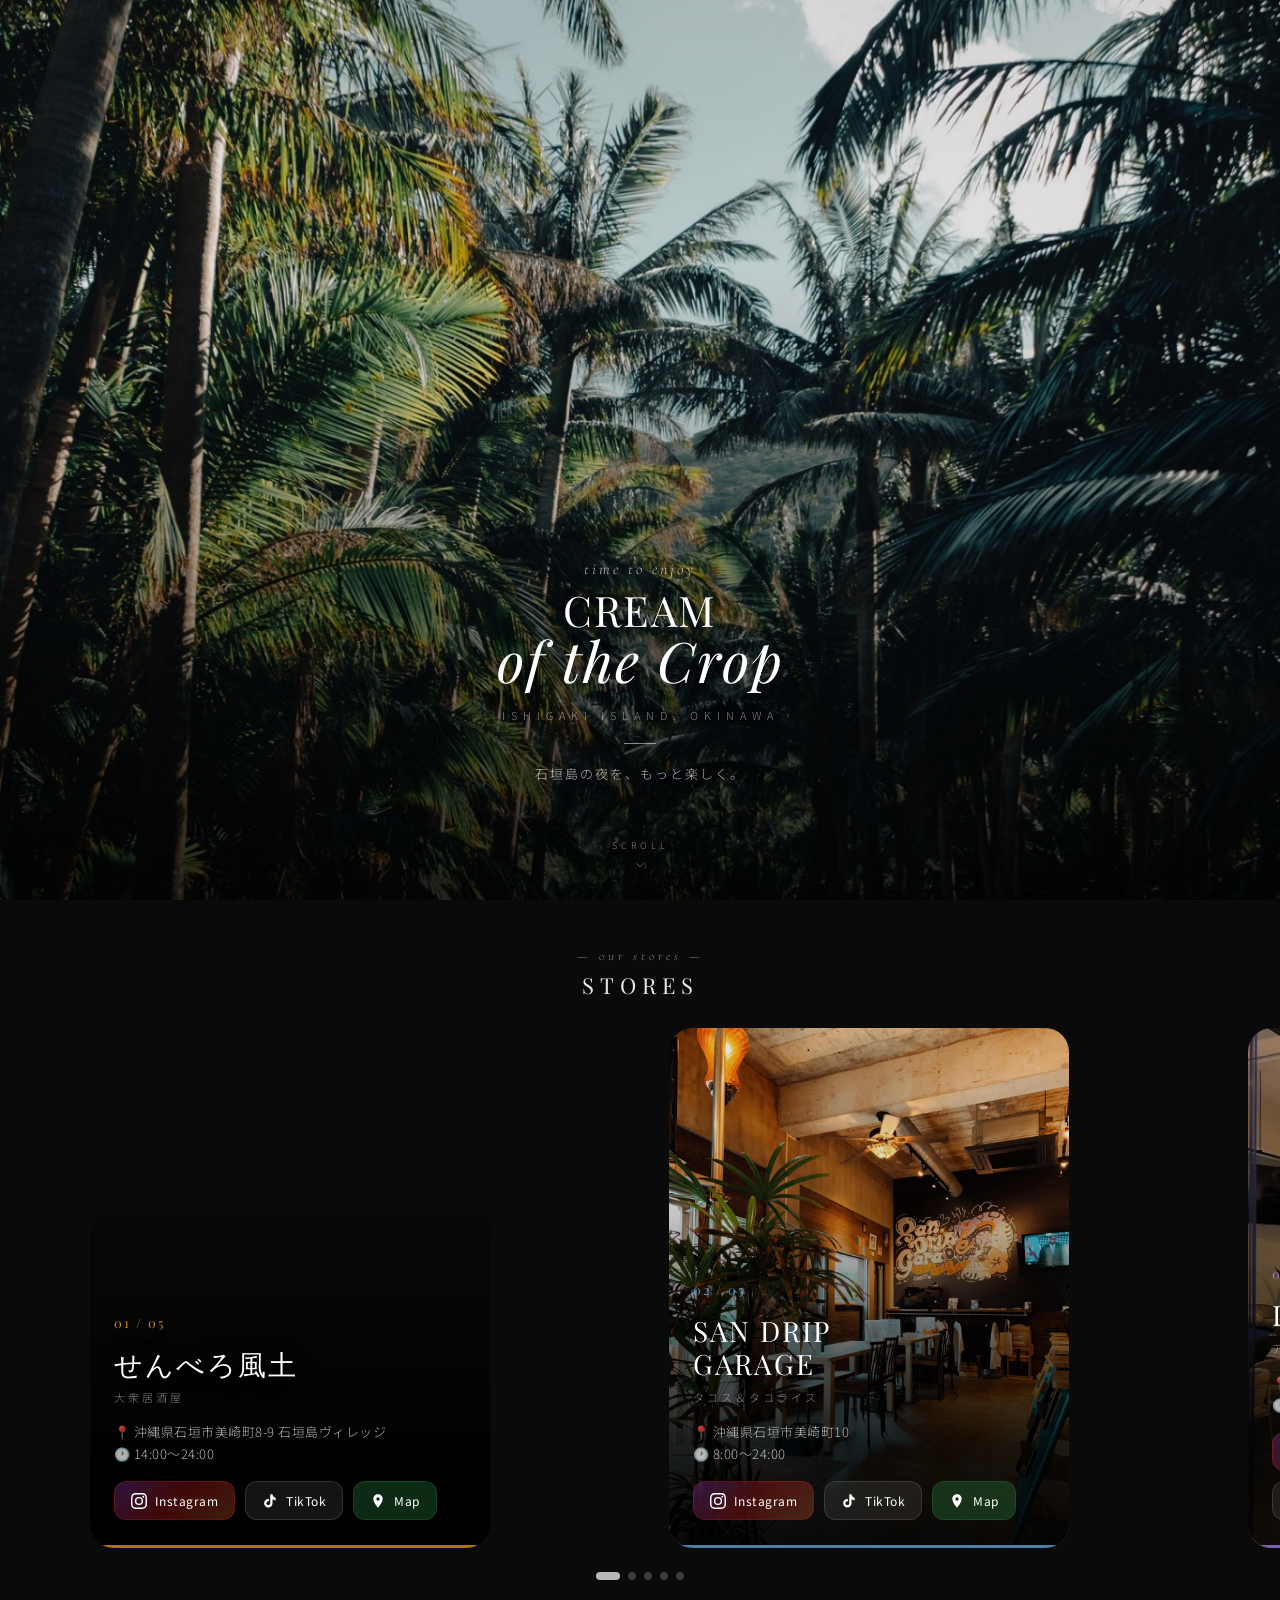
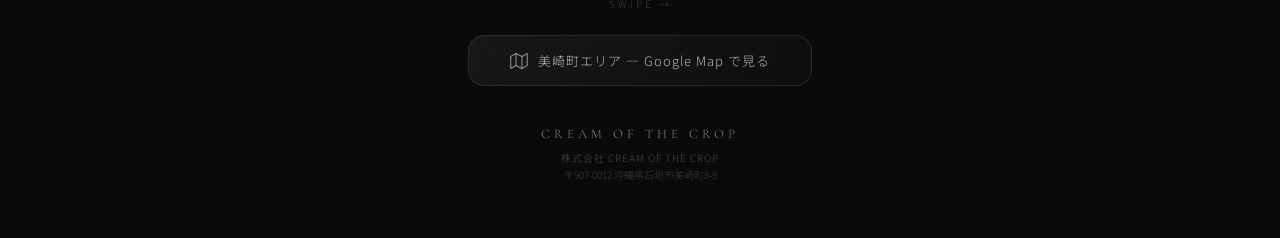
==== commit c6080cb1: "閉店した喫茶シタハクを外し4店舗に、グループ店舗（琉宮・&PAW・CLUB ROMA）を追加。採用の待遇を修正。noteの記事を自動で反映（GitHub Actions）、トップのニュースは最新5件に" ====
--- a/links/index.html
+++ b/links/index.html
@@ -4,7 +4,7 @@
 <meta charset="UTF-8">
 <meta name="viewport" content="width=device-width, initial-scale=1.0, maximum-scale=1.0, user-scalable=no">
 <title>CREAM OF THE CROP | 石垣島</title>
-<meta name="description" content="株式会社CREAM OF THE CROP - 石垣島の飲食グループ。せんべろ風土・SAN DRIP GARAGE・Leje・スナックちゃっきー・喫茶シタハクの公式リンク集。">
+<meta name="description" content="株式会社CREAM OF THE CROP - 石垣島の飲食グループ。せんべろ風土・SAN DRIP GARAGE・Leje・スナックちゃっきーの公式リンク集。">
 <link rel="preconnect" href="https://fonts.googleapis.com">
 <link href="https://fonts.googleapis.com/css2?family=Playfair+Display:ital,wght@0,400;0,700;1,400&family=Cormorant+Garamond:ital,wght@0,300;0,400;1,300;1,400&family=Noto+Sans+JP:wght@300;400;500&display=swap" rel="stylesheet">
 <style>
@@ -677,27 +677,6 @@
       </div>
     </div>
 
-    <!-- 5. 喫茶シタハク -->
-    <div class="swipe-card" data-store="shitahaku">
-      <div class="card-bg" style="background-image:url('images/shitahaku.jpg')"></div>
-      <div class="card-overlay"></div>
-      <div class="card-content">
-        <div class="card-number">05 / 05</div>
-        <h3 class="card-store-name">喫茶シタハク</h3>
-        <div class="card-store-genre">喫茶店</div>
-        <p class="card-desc">📍 沖縄県島尻郡八重瀬町志多伯255-2<br>🕐 7:00〜15:00</p>
-        <div class="card-links">
-          <a href="https://www.instagram.com/kissa.shitahaku/" target="_blank" rel="noopener" class="card-link-btn ig">
-            <svg viewBox="0 0 24 24" fill="white"><path d="M12 2.163c3.204 0 3.584.012 4.85.07 3.252.148 4.771 1.691 4.919 4.919.058 1.265.069 1.645.069 4.849 0 3.205-.012 3.584-.069 4.849-.149 3.225-1.664 4.771-4.919 4.919-1.266.058-1.644.07-4.85.07-3.204 0-3.584-.012-4.849-.07-3.26-.149-4.771-1.699-4.919-4.92-.058-1.265-.07-1.644-.07-4.849 0-3.204.013-3.583.07-4.849.149-3.227 1.664-4.771 4.919-4.919 1.266-.057 1.645-.069 4.849-.069zM12 0C8.741 0 8.333.014 7.053.072 2.695.272.273 2.69.073 7.052.014 8.333 0 8.741 0 12c0 3.259.014 3.668.072 4.948.2 4.358 2.618 6.78 6.98 6.98C8.333 23.986 8.741 24 12 24c3.259 0 3.668-.014 4.948-.072 4.354-.2 6.782-2.618 6.979-6.98.059-1.28.073-1.689.073-4.948 0-3.259-.014-3.667-.072-4.947-.196-4.354-2.617-6.78-6.979-6.98C15.668.014 15.259 0 12 0zm0 5.838a6.162 6.162 0 100 12.324 6.162 6.162 0 000-12.324zM12 16a4 4 0 110-8 4 4 0 010 8zm6.406-11.845a1.44 1.44 0 100 2.881 1.44 1.44 0 000-2.881z"/></svg>
-            Instagram
-          </a>
-          <a href="https://maps.google.com/?q=喫茶シタハク+石垣島" target="_blank" rel="noopener" class="card-link-btn map">
-            <svg viewBox="0 0 24 24" fill="white"><path d="M12 2C8.13 2 5 5.13 5 9c0 5.25 7 13 7 13s7-7.75 7-13c0-3.87-3.13-7-7-7zm0 9.5a2.5 2.5 0 110-5 2.5 2.5 0 010 5z"/></svg>
-            Map
-          </a>
-        </div>
-      </div>
-    </div>
 
   </div>
 
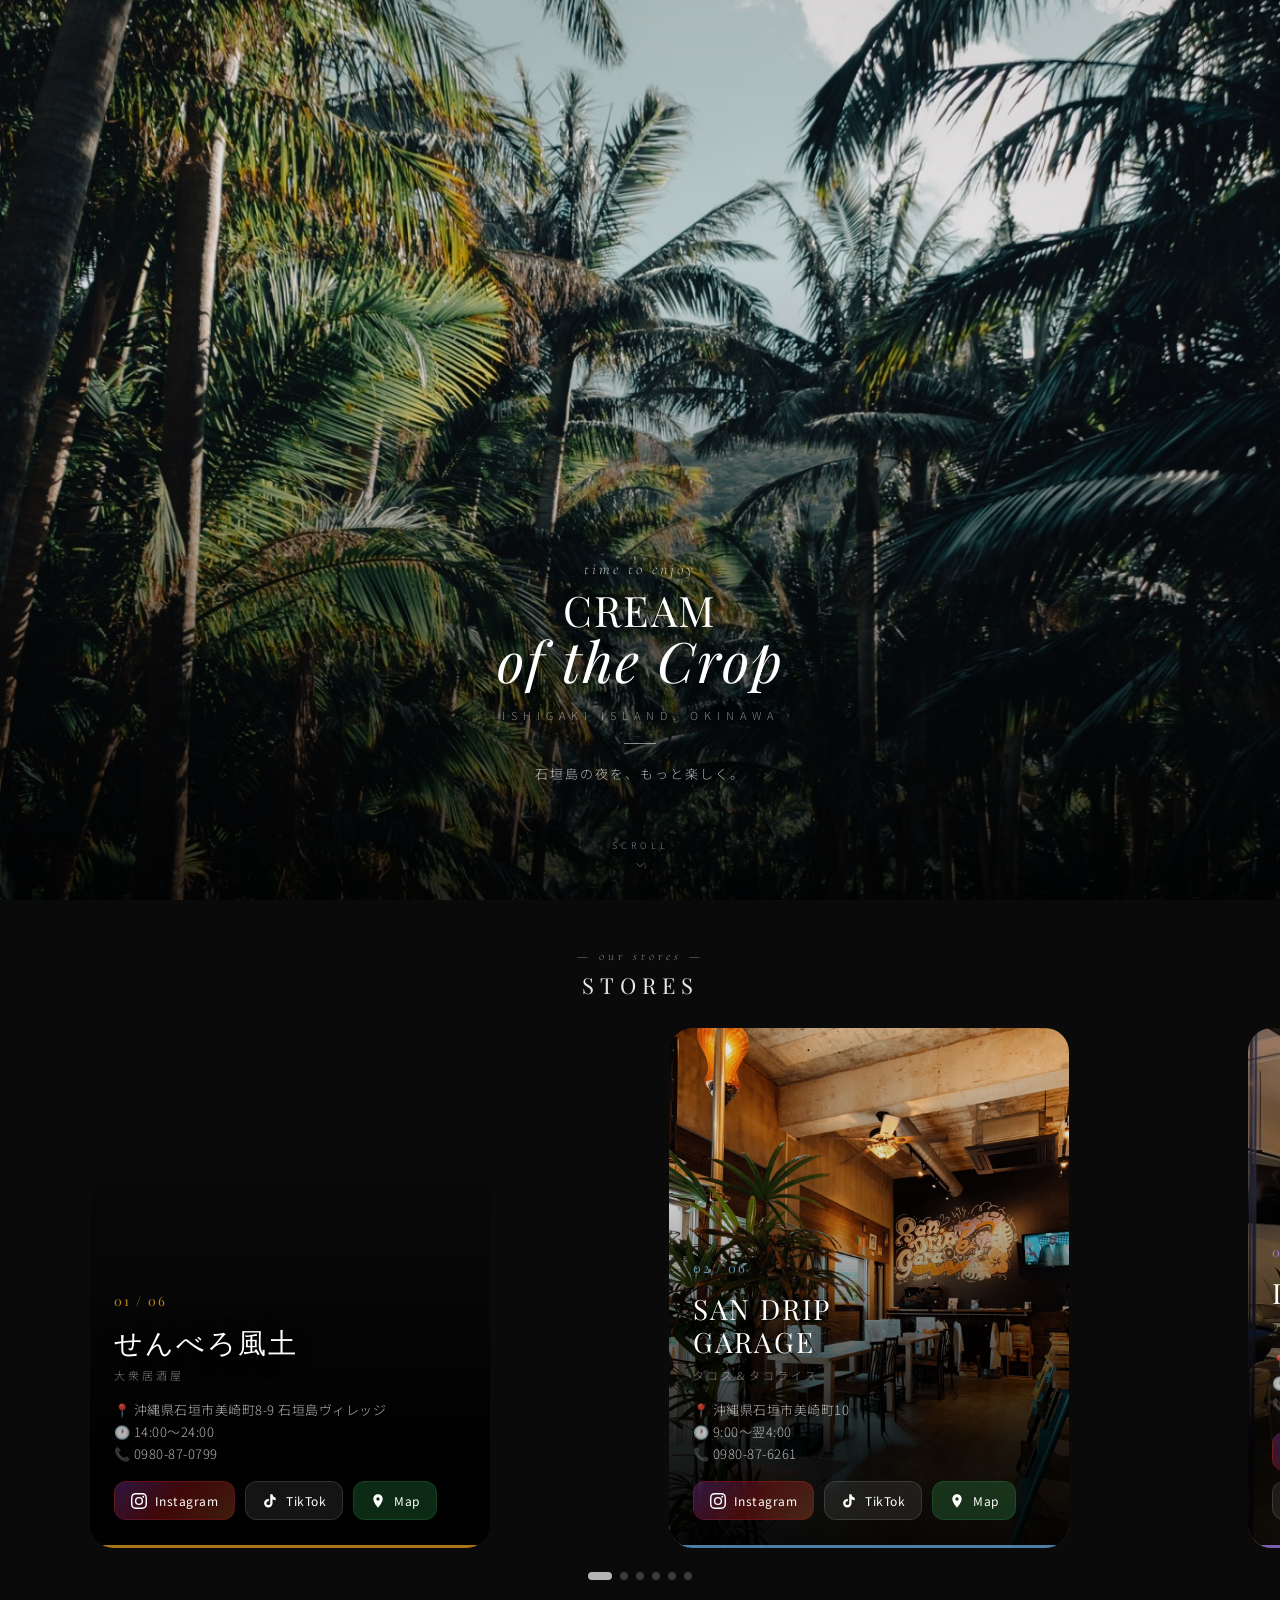
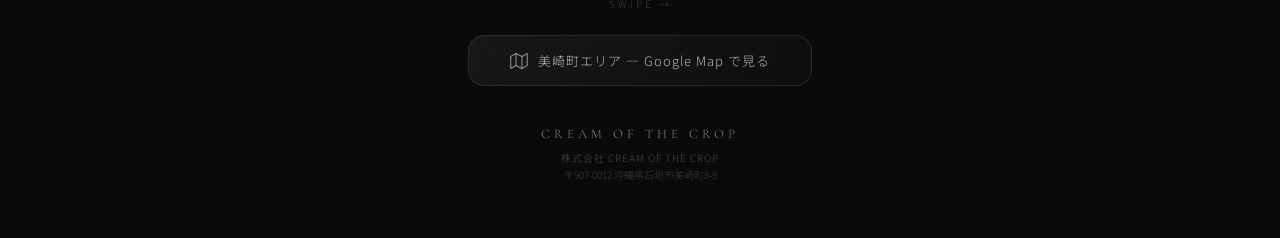
==== commit 3785959b: "店舗情報の食い違いを修正（GARAGE・ちゃっきーの営業時間、ちゃっきー・LejeのTikTok、リンク集の営業時間・電話とグループ店舗、会社概要の店舗一覧にグループ店舗）、&PAWの表記を登録証が届" ====
--- a/links/index.html
+++ b/links/index.html
@@ -279,7 +279,9 @@
   .swipe-card[data-store="garage"]    { --card-accent: #6cb2eb; }
   .swipe-card[data-store="leje"]      { --card-accent: #a882ff; }
   .swipe-card[data-store="chucky"]    { --card-accent: #ff82ab; }
-  .swipe-card[data-store="shitahaku"] { --card-accent: #8ec8a0; }
+  .swipe-card[data-store="ryugu"] { --card-accent: #4fb3d9; background: radial-gradient(circle at 30% 25%, #2a6f97 0%, #0b2545 55%, #050d1a 100%); }
+  .swipe-card[data-store="paw"]   { --card-accent: #e8b4c8; background: radial-gradient(circle at 70% 25%, #8a5a7a 0%, #3b2440 55%, #150c18 100%); }
+  .card-group-badge { display: inline-block; margin-left: 10px; padding: 2px 9px; border: 1px solid rgba(255,255,255,0.45); border-radius: 20px; font-size: 10px; letter-spacing: 0.18em; vertical-align: middle; }
 
   /* カードコンテンツ */
   .card-content {
@@ -567,10 +569,10 @@
       <div class="card-bg" style="background-image:url('https://images.unsplash.com/photo-1554502078-ef0fc409efce?w=800&q=80')"></div>
       <div class="card-overlay"></div>
       <div class="card-content">
-        <div class="card-number">01 / 05</div>
+        <div class="card-number">01 / 06</div>
         <h3 class="card-store-name">せんべろ風土</h3>
         <div class="card-store-genre">大衆居酒屋</div>
-        <p class="card-desc">📍 沖縄県石垣市美崎町8-9 石垣島ヴィレッジ<br>🕐 14:00〜24:00</p>
+        <p class="card-desc">📍 沖縄県石垣市美崎町8-9 石垣島ヴィレッジ<br>🕐 14:00〜24:00<br>📞 0980-87-0799</p>
         <div class="card-links">
           <a href="https://www.instagram.com/senberofudo/" target="_blank" rel="noopener" class="card-link-btn ig">
             <svg viewBox="0 0 24 24" fill="white"><path d="M12 2.163c3.204 0 3.584.012 4.85.07 3.252.148 4.771 1.691 4.919 4.919.058 1.265.069 1.645.069 4.849 0 3.205-.012 3.584-.069 4.849-.149 3.225-1.664 4.771-4.919 4.919-1.266.058-1.644.07-4.85.07-3.204 0-3.584-.012-4.849-.07-3.26-.149-4.771-1.699-4.919-4.92-.058-1.265-.07-1.644-.07-4.849 0-3.204.013-3.583.07-4.849.149-3.227 1.664-4.771 4.919-4.919 1.266-.057 1.645-.069 4.849-.069zM12 0C8.741 0 8.333.014 7.053.072 2.695.272.273 2.69.073 7.052.014 8.333 0 8.741 0 12c0 3.259.014 3.668.072 4.948.2 4.358 2.618 6.78 6.98 6.98C8.333 23.986 8.741 24 12 24c3.259 0 3.668-.014 4.948-.072 4.354-.2 6.782-2.618 6.979-6.98.059-1.28.073-1.689.073-4.948 0-3.259-.014-3.667-.072-4.947-.196-4.354-2.617-6.78-6.979-6.98C15.668.014 15.259 0 12 0zm0 5.838a6.162 6.162 0 100 12.324 6.162 6.162 0 000-12.324zM12 16a4 4 0 110-8 4 4 0 010 8zm6.406-11.845a1.44 1.44 0 100 2.881 1.44 1.44 0 000-2.881z"/></svg>
@@ -593,10 +595,10 @@
       <div class="card-bg" style="background-image:url('images/garage.jpg')"></div>
       <div class="card-overlay"></div>
       <div class="card-content">
-        <div class="card-number">02 / 05</div>
+        <div class="card-number">02 / 06</div>
         <h3 class="card-store-name">SAN DRIP<br>GARAGE</h3>
         <div class="card-store-genre">タコス＆タコライス</div>
-        <p class="card-desc">📍 沖縄県石垣市美崎町10<br>🕐 8:00〜24:00</p>
+        <p class="card-desc">📍 沖縄県石垣市美崎町10<br>🕐 9:00〜翌4:00<br>📞 0980-87-6261</p>
         <div class="card-links">
           <a href="https://www.instagram.com/san_drip_garage/" target="_blank" rel="noopener" class="card-link-btn ig">
             <svg viewBox="0 0 24 24" fill="white"><path d="M12 2.163c3.204 0 3.584.012 4.85.07 3.252.148 4.771 1.691 4.919 4.919.058 1.265.069 1.645.069 4.849 0 3.205-.012 3.584-.069 4.849-.149 3.225-1.664 4.771-4.919 4.919-1.266.058-1.644.07-4.85.07-3.204 0-3.584-.012-4.849-.07-3.26-.149-4.771-1.699-4.919-4.92-.058-1.265-.07-1.644-.07-4.849 0-3.204.013-3.583.07-4.849.149-3.227 1.664-4.771 4.919-4.919 1.266-.057 1.645-.069 4.849-.069zM12 0C8.741 0 8.333.014 7.053.072 2.695.272.273 2.69.073 7.052.014 8.333 0 8.741 0 12c0 3.259.014 3.668.072 4.948.2 4.358 2.618 6.78 6.98 6.98C8.333 23.986 8.741 24 12 24c3.259 0 3.668-.014 4.948-.072 4.354-.2 6.782-2.618 6.979-6.98.059-1.28.073-1.689.073-4.948 0-3.259-.014-3.667-.072-4.947-.196-4.354-2.617-6.78-6.979-6.98C15.668.014 15.259 0 12 0zm0 5.838a6.162 6.162 0 100 12.324 6.162 6.162 0 000-12.324zM12 16a4 4 0 110-8 4 4 0 010 8zm6.406-11.845a1.44 1.44 0 100 2.881 1.44 1.44 0 000-2.881z"/></svg>
@@ -622,10 +624,10 @@
       </div>
       <div class="card-overlay"></div>
       <div class="card-content">
-        <div class="card-number">03 / 05</div>
+        <div class="card-number">03 / 06</div>
         <h3 class="card-store-name">Leje 石垣島</h3>
         <div class="card-store-genre">アミューズメントカジノ＆シーシャバー</div>
-        <p class="card-desc">📍 沖縄県石垣市美崎町3 サンライトビル2F<br>🕐 17:00〜26:00</p>
+        <p class="card-desc">📍 沖縄県石垣市美崎町3 サンライトビル2F<br>🕐 17:00〜26:00<br>📞 0980-87-6259</p>
         <div class="card-links">
           <a href="https://www.instagram.com/leje.ishigaki/" target="_blank" rel="noopener" class="card-link-btn ig">
             <svg viewBox="0 0 24 24" fill="white"><path d="M12 2.163c3.204 0 3.584.012 4.85.07 3.252.148 4.771 1.691 4.919 4.919.058 1.265.069 1.645.069 4.849 0 3.205-.012 3.584-.069 4.849-.149 3.225-1.664 4.771-4.919 4.919-1.266.058-1.644.07-4.85.07-3.204 0-3.584-.012-4.849-.07-3.26-.149-4.771-1.699-4.919-4.92-.058-1.265-.07-1.644-.07-4.849 0-3.204.013-3.583.07-4.849.149-3.227 1.664-4.771 4.919-4.919 1.266-.057 1.645-.069 4.849-.069zM12 0C8.741 0 8.333.014 7.053.072 2.695.272.273 2.69.073 7.052.014 8.333 0 8.741 0 12c0 3.259.014 3.668.072 4.948.2 4.358 2.618 6.78 6.98 6.98C8.333 23.986 8.741 24 12 24c3.259 0 3.668-.014 4.948-.072 4.354-.2 6.782-2.618 6.979-6.98.059-1.28.073-1.689.073-4.948 0-3.259-.014-3.667-.072-4.947-.196-4.354-2.617-6.78-6.979-6.98C15.668.014 15.259 0 12 0zm0 5.838a6.162 6.162 0 100 12.324 6.162 6.162 0 000-12.324zM12 16a4 4 0 110-8 4 4 0 010 8zm6.406-11.845a1.44 1.44 0 100 2.881 1.44 1.44 0 000-2.881z"/></svg>
@@ -656,10 +658,10 @@
       <div class="card-bg" style="background-image:url('images/chucky.jpg')"></div>
       <div class="card-overlay"></div>
       <div class="card-content">
-        <div class="card-number">04 / 05</div>
+        <div class="card-number">04 / 06</div>
         <h3 class="card-store-name">スナック<br>ちゃっきー</h3>
         <div class="card-store-genre">スナック</div>
-        <p class="card-desc">📍 沖縄県石垣市美崎町11-3 海邦マックスビル1F<br>🕐 8:00〜25:00</p>
+        <p class="card-desc">📍 沖縄県石垣市美崎町11-3 海邦マックスビル1F<br>🕐 20:00〜25:00<br>📞 090-7453-4007</p>
         <div class="card-links">
           <a href="https://www.instagram.com/snack_chucky_ishigakizima/" target="_blank" rel="noopener" class="card-link-btn ig">
             <svg viewBox="0 0 24 24" fill="white"><path d="M12 2.163c3.204 0 3.584.012 4.85.07 3.252.148 4.771 1.691 4.919 4.919.058 1.265.069 1.645.069 4.849 0 3.205-.012 3.584-.069 4.849-.149 3.225-1.664 4.771-4.919 4.919-1.266.058-1.644.07-4.85.07-3.204 0-3.584-.012-4.849-.07-3.26-.149-4.771-1.699-4.919-4.92-.058-1.265-.07-1.644-.07-4.849 0-3.204.013-3.583.07-4.849.149-3.227 1.664-4.771 4.919-4.919 1.266-.057 1.645-.069 4.849-.069zM12 0C8.741 0 8.333.014 7.053.072 2.695.272.273 2.69.073 7.052.014 8.333 0 8.741 0 12c0 3.259.014 3.668.072 4.948.2 4.358 2.618 6.78 6.98 6.98C8.333 23.986 8.741 24 12 24c3.259 0 3.668-.014 4.948-.072 4.354-.2 6.782-2.618 6.979-6.98.059-1.28.073-1.689.073-4.948 0-3.259-.014-3.667-.072-4.947-.196-4.354-2.617-6.78-6.979-6.98C15.668.014 15.259 0 12 0zm0 5.838a6.162 6.162 0 100 12.324 6.162 6.162 0 000-12.324zM12 16a4 4 0 110-8 4 4 0 010 8zm6.406-11.845a1.44 1.44 0 100 2.881 1.44 1.44 0 000-2.881z"/></svg>
@@ -671,6 +673,45 @@
           </a>
           <a href="https://maps.google.com/?q=スナックちゃっきー+石垣島" target="_blank" rel="noopener" class="card-link-btn map">
             <svg viewBox="0 0 24 24" fill="white"><path d="M12 2C8.13 2 5 5.13 5 9c0 5.25 7 13 7 13s7-7.75 7-13c0-3.87-3.13-7-7-7zm0 9.5a2.5 2.5 0 110-5 2.5 2.5 0 010 5z"/></svg>
+            Map
+          </a>
+        </div>
+      </div>
+    </div>
+
+
+    <!-- グループ店舗 5. ryugu -->
+    <div class="swipe-card swipe-card--group" data-store="ryugu">
+      <div class="card-overlay"></div>
+      <div class="card-content">
+        <div class="card-number">05 / 06<span class="card-group-badge">GROUP</span></div>
+        <h3 class="card-store-name">BAR RYUGU<br>琉宮</h3>
+        <div class="card-store-genre">ガールズバー</div>
+        <p class="card-desc">📍 沖縄県石垣市美崎町10<br>🕐 18:00〜翌4:00（年中無休）<br>📞 0980-87-4374<br>運営：株式会社ミサキング</p>
+        <div class="card-links">
+          <a href="https://www.instagram.com/ryugu_ishigaki/" target="_blank" rel="noopener" class="card-link-btn ig">
+            <svg role="img" aria-label="Instagram" viewBox="0 0 24 24" fill="white"><path d="M12 2.163c3.204 0 3.584.012 4.85.07 3.252.148 4.771 1.691 4.919 4.919.058 1.265.069 1.645.069 4.849 0 3.205-.012 3.584-.069 4.849-.149 3.225-1.664 4.771-4.919 4.919-1.266.058-1.644.07-4.85.07-3.204 0-3.584-.012-4.849-.07-3.26-.149-4.771-1.699-4.919-4.92-.058-1.265-.07-1.644-.07-4.849 0-3.204.013-3.583.07-4.849.149-3.227 1.664-4.771 4.919-4.919 1.266-.057 1.645-.069 4.849-.069zM12 0C8.741 0 8.333.014 7.053.072 2.695.272.273 2.69.073 7.052.014 8.333 0 8.741 0 12c0 3.259.014 3.668.072 4.948.2 4.358 2.618 6.78 6.98 6.98C8.333 23.986 8.741 24 12 24c3.259 0 3.668-.014 4.948-.072 4.354-.2 6.782-2.618 6.979-6.98.059-1.28.073-1.689.073-4.948 0-3.259-.014-3.667-.072-4.947-.196-4.354-2.617-6.78-6.979-6.98C15.668.014 15.259 0 12 0zm0 5.838a6.162 6.162 0 100 12.324 6.162 6.162 0 000-12.324zM12 16a4 4 0 110-8 4 4 0 010 8zm6.406-11.845a1.44 1.44 0 100 2.881 1.44 1.44 0 000-2.881z"/></svg>
+            Instagram
+          </a>
+          <a href="https://maps.google.com/?q=BAR RYUGU 琉宮 石垣島" target="_blank" rel="noopener" class="card-link-btn map">
+            <svg role="img" aria-label="Map" viewBox="0 0 24 24" fill="white"><path d="M12 2C8.13 2 5 5.13 5 9c0 5.25 7 13 7 13s7-7.75 7-13c0-3.87-3.13-7-7-7zm0 9.5a2.5 2.5 0 110-5 2.5 2.5 0 010 5z"/></svg>
+            Map
+          </a>
+        </div>
+      </div>
+    </div>
+
+    <!-- グループ店舗 6. paw -->
+    <div class="swipe-card swipe-card--group" data-store="paw">
+      <div class="card-overlay"></div>
+      <div class="card-content">
+        <div class="card-number">06 / 06<span class="card-group-badge">GROUP</span></div>
+        <h3 class="card-store-name">&amp;PAW</h3>
+        <div class="card-store-genre">カフェ（猫カフェは準備中）</div>
+        <p class="card-desc">📍 沖縄県石垣市新栄町8-3<br>🕐 11:00〜22:00（年中無休）<br>📞 0980-87-6777<br>🐾 2026.11.11 OPEN<br>運営：株式会社ミサキング</p>
+        <div class="card-links">
+          <a href="https://maps.google.com/?q=&PAW 石垣島 新栄町" target="_blank" rel="noopener" class="card-link-btn map">
+            <svg role="img" aria-label="Map" viewBox="0 0 24 24" fill="white"><path d="M12 2C8.13 2 5 5.13 5 9c0 5.25 7 13 7 13s7-7.75 7-13c0-3.87-3.13-7-7-7zm0 9.5a2.5 2.5 0 110-5 2.5 2.5 0 010 5z"/></svg>
             Map
           </a>
         </div>
@@ -687,6 +728,7 @@
     <button class="dot" data-index="2"></button>
     <button class="dot" data-index="3"></button>
     <button class="dot" data-index="4"></button>
+    <button class="dot" data-index="5"></button>
   </div>
 
   <div class="swipe-hint" id="swipeHint">SWIPE →</div>
